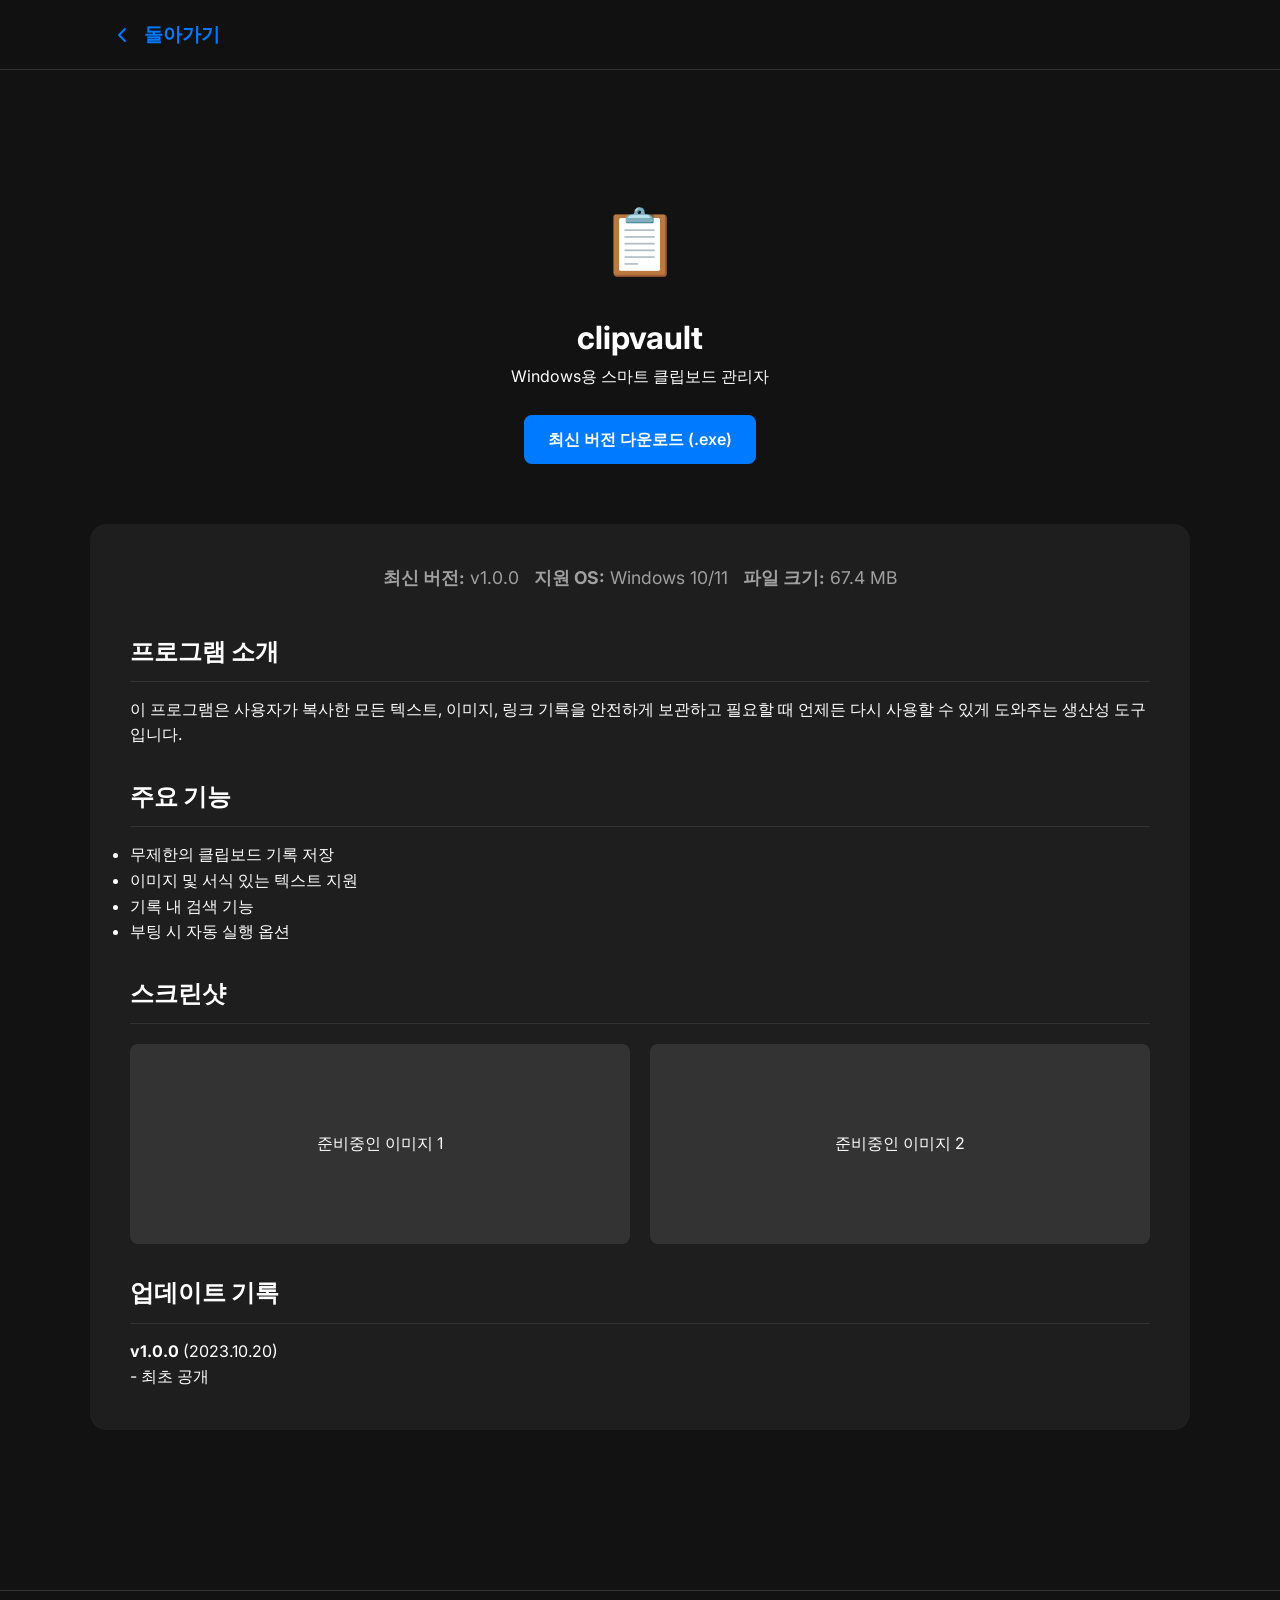
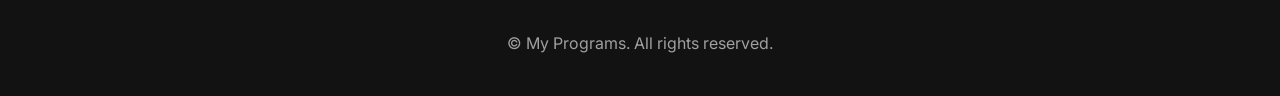
==== programs/clipvault.html @ bf4392ea "Add files via upload" ====
<!DOCTYPE html>
<html lang="ko">
<head>
    <meta charset="UTF-8">
    <meta name="viewport" content="width=device-width, initial-scale=1.0">
    <title>Smart Clipboard - My Programs</title>
    <link rel="stylesheet" href="../css/style.css">
    <link href="https://fonts.googleapis.com/css2?family=Inter:wght@400;600;800&display=swap" rel="stylesheet">
</head>
<body>
    <nav class="navbar">
        <div class="container">
            <a href="../index.html" class="logo">
                <svg width="24" height="24" viewBox="0 0 24 24" fill="none" stroke="currentColor" stroke-width="2" stroke-linecap="round" stroke-linejoin="round"><polyline points="15 18 9 12 15 6"></polyline></svg>
                <span>돌아가기</span>
            </a>
        </div>
    </nav>

    <div class="container section fade-in">
        <header class="detail-header">
            <div class="detail-icon">📋</div>
            <h1>clipvault</h1>
            <p>Windows용 스마트 클립보드 관리자</p>
            <br>
            <a href="https://github.com/woodong4600/Clipvault/raw/refs/heads/main/ClipvaultSetup.exe" class="btn btn-primary btn-lg">최신 버전 다운로드 (.exe)</a>
        </header>

        <main class="detail-content">
            <div class="card-meta" style="justify-content: center; font-size: 1.1rem; margin-bottom: 40px;">
                <span><strong>최신 버전:</strong> v1.0.0</span>
                <span><strong>지원 OS:</strong> Windows 10/11</span>
                <span><strong>파일 크기:</strong> 67.4 MB</span>
            </div>

            <h2>프로그램 소개</h2>
            <p>이 프로그램은 사용자가 복사한 모든 텍스트, 이미지, 링크 기록을 안전하게 보관하고 필요할 때 언제든 다시 사용할 수 있게 도와주는 생산성 도구입니다.</p>

            <h2>주요 기능</h2>
            <ul>
                <li>무제한의 클립보드 기록 저장</li>
                <li>이미지 및 서식 있는 텍스트 지원</li>
                <li>기록 내 검색 기능</li>
                <li>부팅 시 자동 실행 옵션</li>
            </ul>

            <h2>스크린샷</h2>
            <div class="screenshot-grid">
                <!-- 이미지 파일이 있다면 assets/screenshots/ 에 넣고 연결하세요 -->
                <div style="background:#333; height:200px; display:flex; align-items:center; justify-content:center; border-radius:8px;">준비중인 이미지 1</div>
                <div style="background:#333; height:200px; display:flex; align-items:center; justify-content:center; border-radius:8px;">준비중인 이미지 2</div>
            </div>

            <h2>업데이트 기록</h2>
            <p><strong>v1.0.0</strong> (2023.10.20)<br>- 최초 공개</p>
        </main>
    </div>

    <footer class="footer">
        <div class="container">
            <p>&copy; My Programs. All rights reserved.</p>
        </div>
    </footer>
</body>
</html>
---- css/style.css ----
/* 기본 변수 및 초기화 */
:root {
    --bg-color: #121212;
    --card-bg: #1e1e1e;
    --primary-color: #007bff;
    --primary-hover: #0056b3;
    --text-main: #ffffff;
    --text-muted: #a0a0a0;
    --border-color: #333;
    --transition: all 0.3s ease;
}

* {
    margin: 0;
    padding: 0;
    box-sizing: border-box;
}

body {
    background-color: var(--bg-color);
    color: var(--text-main);
    font-family: 'Inter', -apple-system, BlinkMacSystemFont, "Segoe UI", Roboto, sans-serif;
    line-height: 1.6;
    scroll-behavior: smooth;
}

.container {
    max-width: 1100px;
    margin: 0 auto;
    padding: 0 20px;
}

a {
    text-decoration: none;
    color: inherit;
}

/* 네비게이션 */
.navbar {
    height: 70px;
    display: flex;
    align-items: center;
    background: rgba(18, 18, 18, 0.8);
    backdrop-filter: blur(10px);
    position: sticky;
    top: 0;
    z-index: 1000;
    border-bottom: 1px solid var(--border-color);
}

.navbar .container {
    display: flex;
    justify-content: space-between;
    align-items: center;
    width: 100%;
}

.logo {
    display: flex;
    align-items: center;
    gap: 10px;
    font-weight: 800;
    font-size: 1.2rem;
    color: var(--primary-color);
}

.nav-links {
    display: flex;
    gap: 20px;
}

.nav-links a:hover {
    color: var(--primary-color);
}

/* Hero 영역 */
.hero {
    padding: 100px 0;
    text-align: center;
    background: radial-gradient(circle at center, #1e1e1e 0%, #121212 100%);
}

.hero h1 {
    font-size: 3rem;
    margin-bottom: 20px;
    line-height: 1.2;
}

.hero p {
    color: var(--text-muted);
    font-size: 1.2rem;
    margin-bottom: 30px;
}

/* 버튼 스타일 */
.btn {
    display: inline-block;
    padding: 12px 24px;
    border-radius: 8px;
    font-weight: 600;
    cursor: pointer;
    transition: var(--transition);
    border: none;
}

.btn-primary {
    background-color: var(--primary-color);
    color: white;
}

.btn-primary:hover {
    background-color: var(--primary-hover);
    transform: translateY(-2px);
}

.btn-outline {
    background-color: transparent;
    border: 1px solid var(--border-color);
    color: var(--text-main);
}

.btn-outline:hover {
    background-color: var(--border-color);
}

/* 컨트롤 (검색/필터) */
.section {
    padding: 60px 0;
}

.controls {
    margin-bottom: 40px;
    display: flex;
    flex-direction: column;
    gap: 20px;
    align-items: center;
}

.search-box {
    width: 100%;
    max-width: 500px;
}

.search-box input {
    width: 100%;
    padding: 15px 20px;
    background: var(--card-bg);
    border: 1px solid var(--border-color);
    border-radius: 12px;
    color: white;
    font-size: 1rem;
}

.filter-group {
    display: flex;
    gap: 10px;
    flex-wrap: wrap;
    justify-content: center;
}

.filter-btn {
    background: var(--card-bg);
    border: 1px solid var(--border-color);
    color: var(--text-muted);
    padding: 8px 18px;
    border-radius: 20px;
    cursor: pointer;
    transition: var(--transition);
}

.filter-btn.active, .filter-btn:hover {
    background: var(--primary-color);
    color: white;
    border-color: var(--primary-color);
}

/* 프로그램 카드 */
.program-grid {
    display: grid;
    grid-template-columns: repeat(auto-fill, minmax(320px, 1fr));
    gap: 25px;
}

.card {
    background: var(--card-bg);
    border-radius: 16px;
    padding: 30px;
    border: 1px solid var(--border-color);
    transition: var(--transition);
    display: flex;
    flex-direction: column;
}

.card:hover {
    transform: translateY(-10px);
    border-color: var(--primary-color);
    box-shadow: 0 10px 30px rgba(0,0,0,0.5);
}

.card-icon {
    font-size: 40px;
    margin-bottom: 20px;
}

.card-title {
    font-size: 1.4rem;
    margin-bottom: 10px;
}

.card-desc {
    color: var(--text-muted);
    font-size: 0.95rem;
    margin-bottom: 20px;
    flex-grow: 1;
}

.card-meta {
    font-size: 0.85rem;
    color: var(--text-muted);
    margin-bottom: 20px;
    display: flex;
    gap: 15px;
}

.card-btns {
    display: grid;
    grid-template-columns: 1fr 1fr;
    gap: 10px;
}

.card-btns .btn {
    text-align: center;
    padding: 10px;
    font-size: 0.9rem;
}

/* 상세 페이지 전용 스타일 */
.detail-header {
    text-align: center;
    padding: 60px 0;
}

.detail-icon { font-size: 64px; margin-bottom: 20px; }
.detail-content {
    background: var(--card-bg);
    padding: 40px;
    border-radius: 16px;
    margin-bottom: 40px;
}

.detail-content h2 {
    margin: 30px 0 15px 0;
    padding-bottom: 10px;
    border-bottom: 1px solid var(--border-color);
}

.screenshot-grid {
    display: grid;
    grid-template-columns: repeat(auto-fit, minmax(250px, 1fr));
    gap: 20px;
    margin-top: 20px;
}

.screenshot-grid img {
    width: 100%;
    border-radius: 8px;
    border: 1px solid var(--border-color);
}

/* 푸터 */
.footer {
    padding: 40px 0;
    text-align: center;
    color: var(--text-muted);
    border-top: 1px solid var(--border-color);
    margin-top: 60px;
}

/* 애니메이션 */
.fade-in {
    opacity: 0;
    animation: fadeIn 0.8s ease forwards;
}

.delay-1 { animation-delay: 0.2s; }
.delay-2 { animation-delay: 0.4s; }

@keyframes fadeIn {
    from { opacity: 0; transform: translateY(20px); }
    to { opacity: 1; transform: translateY(0); }
}

.hidden { display: none; }
.no-results { text-align: center; padding: 40px; color: var(--text-muted); }

/* 반응형 */
@media (max-width: 768px) {
    .hero h1 { font-size: 2rem; }
    .program-grid { grid-template-columns: 1fr; }
}
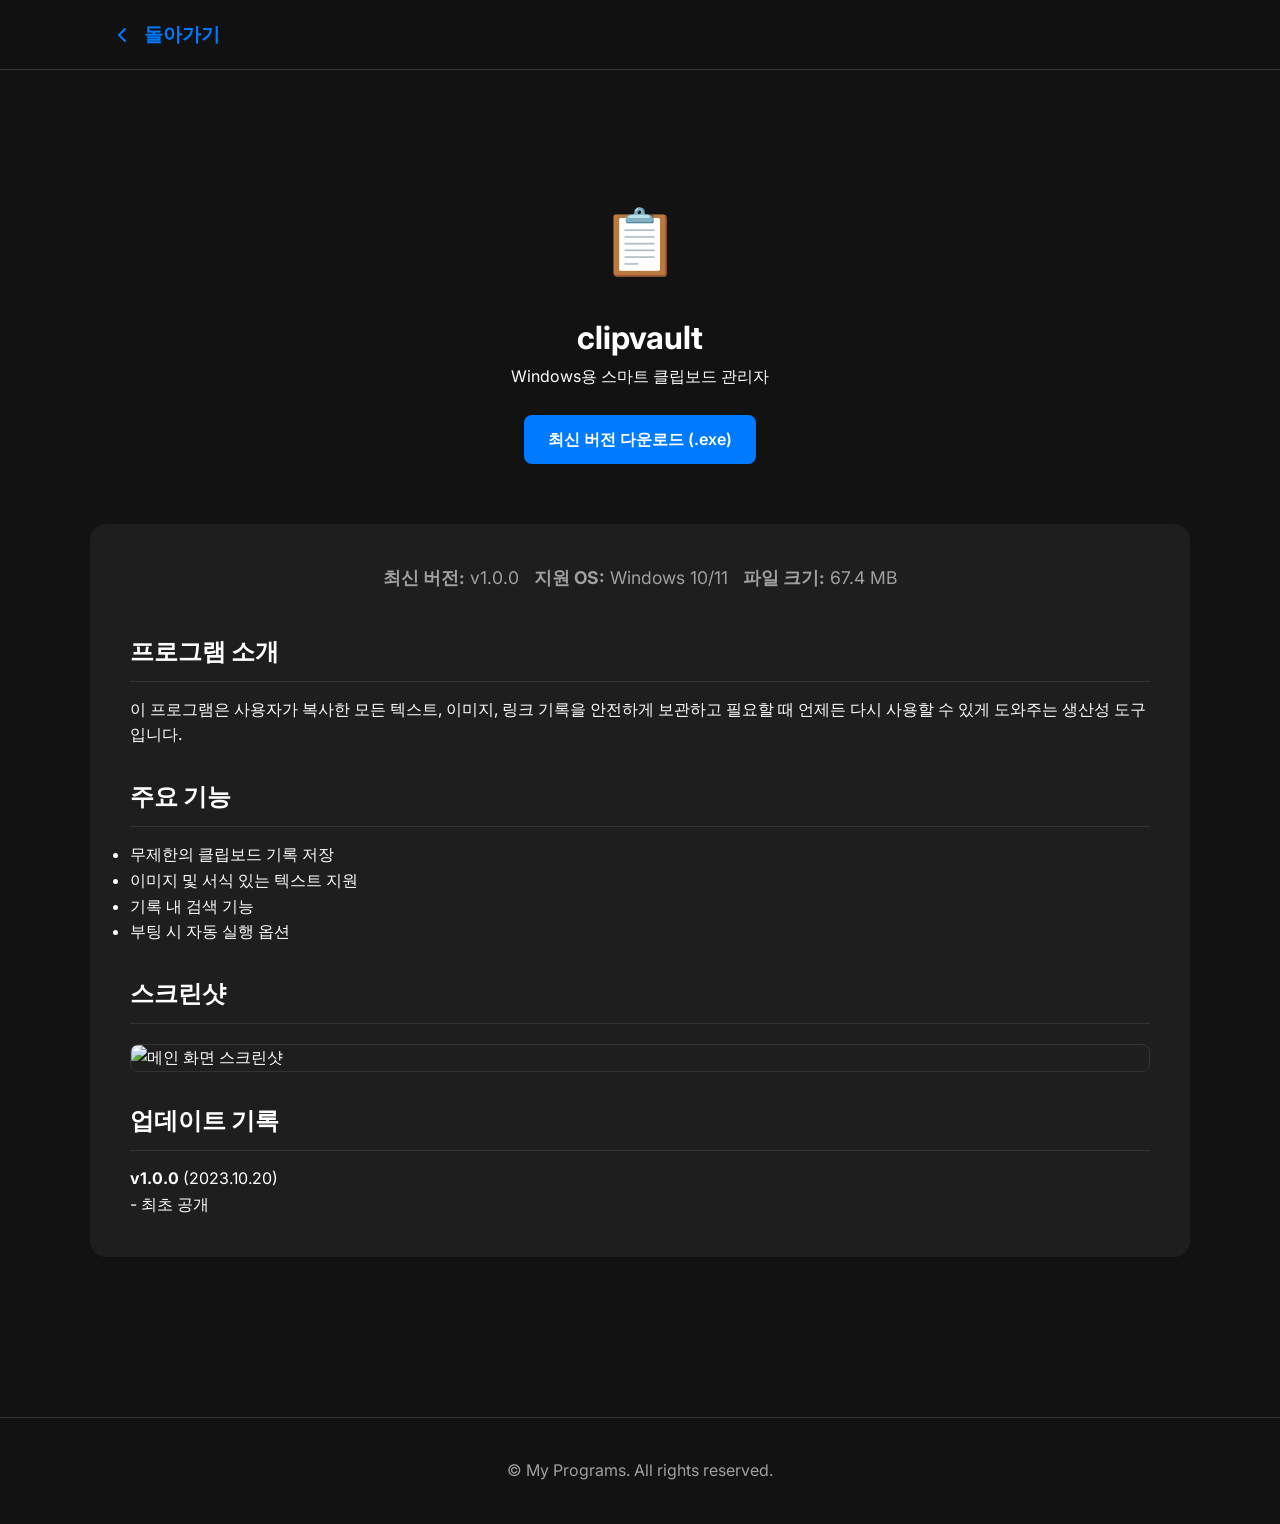
==== commit d7d0b7b1: "Add files via upload" ====
--- a/programs/clipvault.html
+++ b/programs/clipvault.html
@@ -46,9 +46,7 @@
 
             <h2>스크린샷</h2>
             <div class="screenshot-grid">
-                <!-- 이미지 파일이 있다면 assets/screenshots/ 에 넣고 연결하세요 -->
-                <div style="background:#333; height:200px; display:flex; align-items:center; justify-content:center; border-radius:8px;">준비중인 이미지 1</div>
-                <div style="background:#333; height:200px; display:flex; align-items:center; justify-content:center; border-radius:8px;">준비중인 이미지 2</div>
+                <img src="../assets/screenshots/clipvault/스크린샷 2026-08-12 164204.png" alt="메인 화면 스크린샷">
             </div>
 
             <h2>업데이트 기록</h2>
